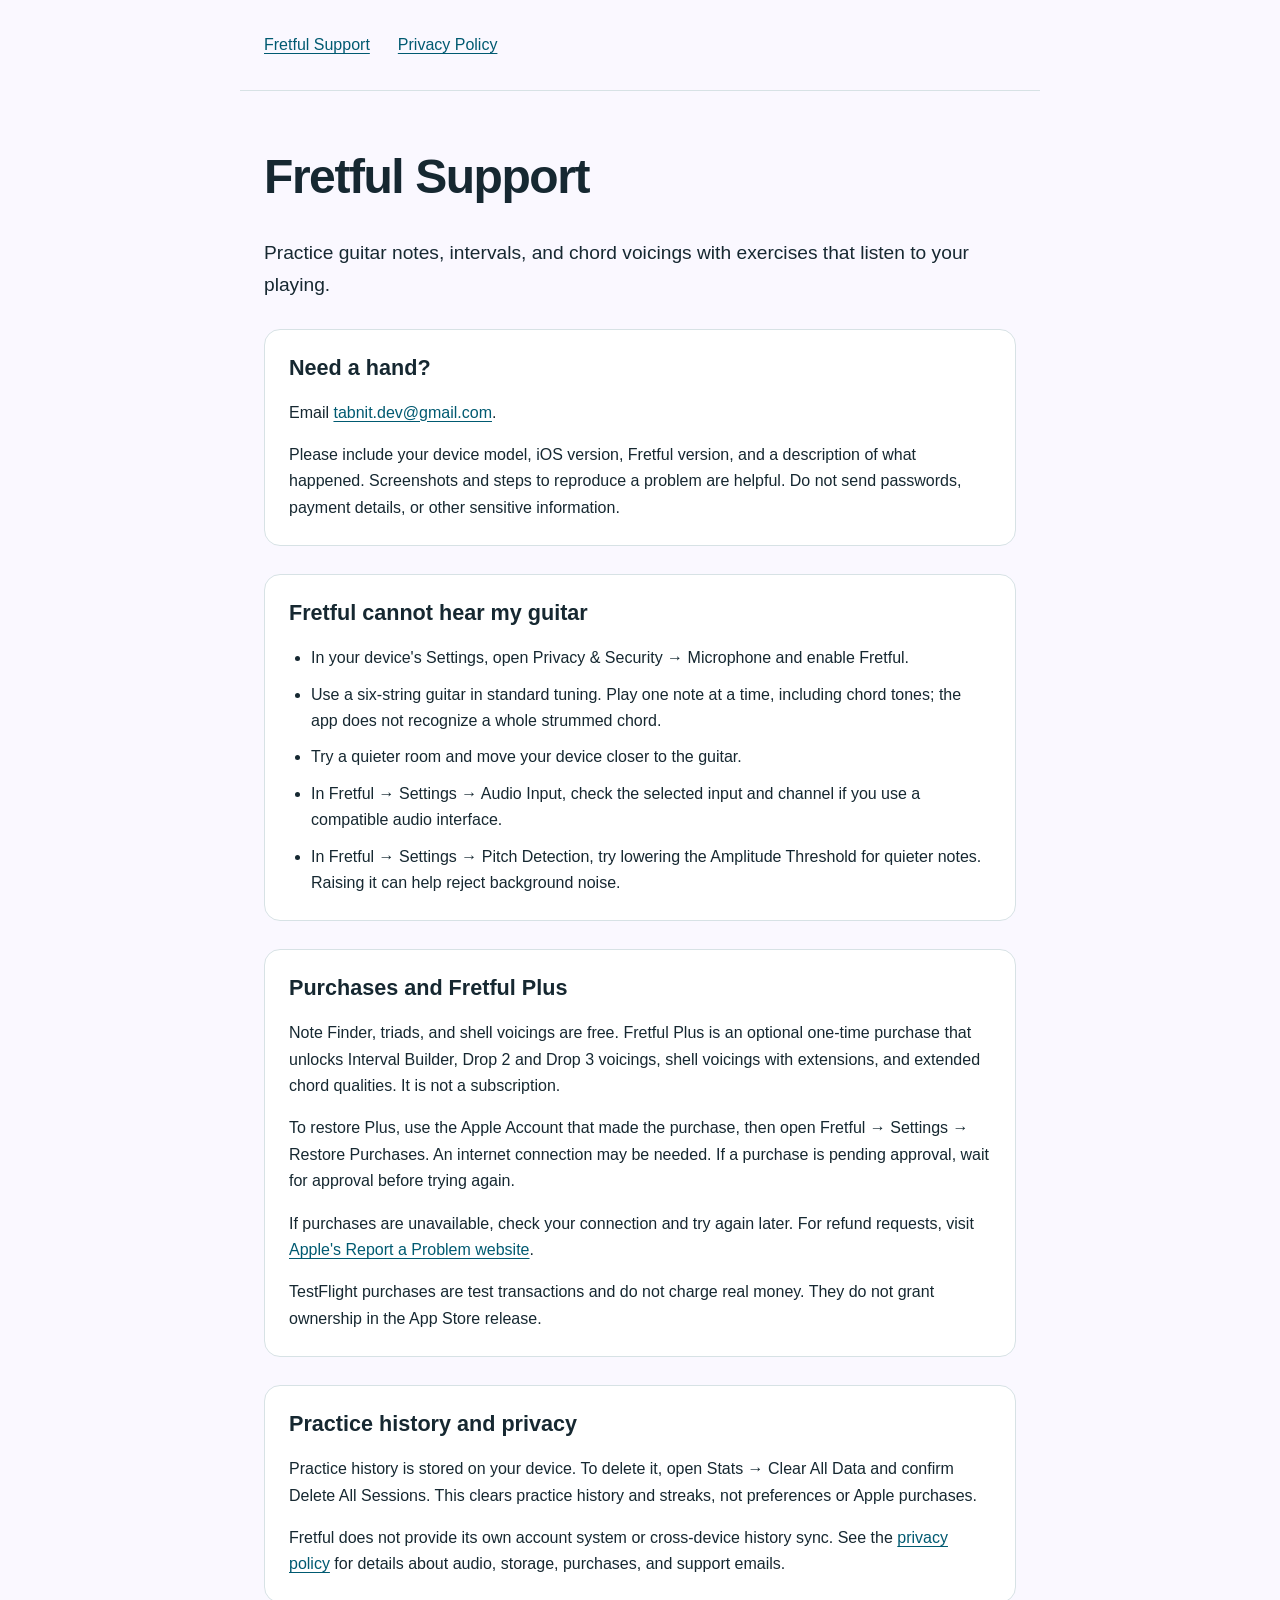
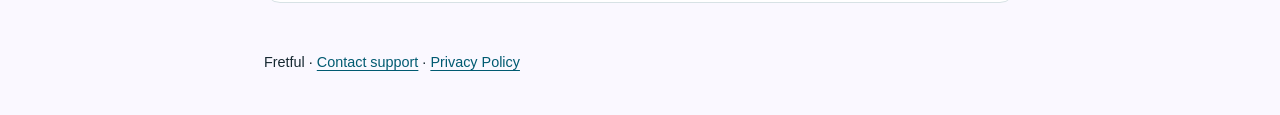
==== fretful/index.html @ b4720f69 "Publish Fretful support and privacy pages" ====
<!doctype html>
<html lang="en">
<head>
  <meta charset="utf-8">
  <meta name="viewport" content="width=device-width, initial-scale=1">
  <meta name="description" content="Get help with Fretful guitar practice, microphone access, and Fretful Plus purchases.">
  <title>Fretful Support</title>
  <link rel="stylesheet" href="styles.css">
</head>
<body>
  <header><nav aria-label="Main"><a href="index.html" aria-current="page">Fretful Support</a><a href="privacy.html">Privacy Policy</a></nav></header>
  <main>
    <h1>Fretful Support</h1>
    <p class="intro">Practice guitar notes, intervals, and chord voicings with exercises that listen to your playing.</p>
    <section aria-labelledby="contact">
      <h2 id="contact">Need a hand?</h2>
      <p>Email <a href="mailto:tabnit.dev@gmail.com">tabnit.dev@gmail.com</a>.</p>
      <p>Please include your device model, iOS version, Fretful version, and a description of what happened. Screenshots and steps to reproduce a problem are helpful. Do not send passwords, payment details, or other sensitive information.</p>
    </section>
    <section aria-labelledby="microphone">
      <h2 id="microphone">Fretful cannot hear my guitar</h2>
      <ul>
        <li>In your device's Settings, open Privacy &amp; Security → Microphone and enable Fretful.</li>
        <li>Use a six-string guitar in standard tuning. Play one note at a time, including chord tones; the app does not recognize a whole strummed chord.</li>
        <li>Try a quieter room and move your device closer to the guitar.</li>
        <li>In Fretful → Settings → Audio Input, check the selected input and channel if you use a compatible audio interface.</li>
        <li>In Fretful → Settings → Pitch Detection, try lowering the Amplitude Threshold for quieter notes. Raising it can help reject background noise.</li>
      </ul>
    </section>
    <section aria-labelledby="plus">
      <h2 id="plus">Purchases and Fretful Plus</h2>
      <p>Note Finder, triads, and shell voicings are free. Fretful Plus is an optional one-time purchase that unlocks Interval Builder, Drop 2 and Drop 3 voicings, shell voicings with extensions, and extended chord qualities. It is not a subscription.</p>
      <p>To restore Plus, use the Apple Account that made the purchase, then open Fretful → Settings → Restore Purchases. An internet connection may be needed. If a purchase is pending approval, wait for approval before trying again.</p>
      <p>If purchases are unavailable, check your connection and try again later. For refund requests, visit <a href="https://reportaproblem.apple.com/">Apple's Report a Problem website</a>.</p>
      <p>TestFlight purchases are test transactions and do not charge real money. They do not grant ownership in the App Store release.</p>
    </section>
    <section aria-labelledby="history">
      <h2 id="history">Practice history and privacy</h2>
      <p>Practice history is stored on your device. To delete it, open Stats → Clear All Data and confirm Delete All Sessions. This clears practice history and streaks, not preferences or Apple purchases.</p>
      <p>Fretful does not provide its own account system or cross-device history sync. See the <a href="privacy.html">privacy policy</a> for details about audio, storage, purchases, and support emails.</p>
    </section>
  </main>
  <footer>Fretful · <a href="mailto:tabnit.dev@gmail.com">Contact support</a> · <a href="privacy.html">Privacy Policy</a></footer>
</body>
</html>
---- fretful/styles.css ----
:root {
  color-scheme: light;
  font-family: -apple-system, BlinkMacSystemFont, "Segoe UI", sans-serif;
  color: #162831;
  background: #faf8ff;
  line-height: 1.65;
}
* { box-sizing: border-box; }
body { margin: 0; }
header, main, footer { max-width: 800px; margin: auto; padding: 24px; }
header { border-bottom: 1px solid #d7e2e5; }
nav { display: flex; flex-wrap: wrap; gap: 12px 28px; }
nav a { padding: 8px 0; }
a { color: #005a71; text-underline-offset: 3px; overflow-wrap: anywhere; }
a:hover { text-decoration-thickness: 2px; }
a:focus-visible { outline: 3px solid #005a71; outline-offset: 4px; border-radius: 2px; }
h1 { font-size: clamp(2rem, 6vw, 3rem); line-height: 1.2; letter-spacing: -0.03em; }
h2 { font-size: 1.35rem; line-height: 1.3; margin-top: 0; }
.intro { font-size: 1.2rem; }
section { margin-top: 28px; padding: 24px; background: white; border: 1px solid #d7e2e5; border-radius: 16px; }
section p:last-child, section ul:last-child { margin-bottom: 0; }
ul { padding-left: 22px; }
li + li { margin-top: 10px; }
footer { font-size: 0.9rem; padding-bottom: 40px; }
@media (max-width: 480px) {
  header, main, footer { padding: 20px; }
  section { padding: 20px; }
}
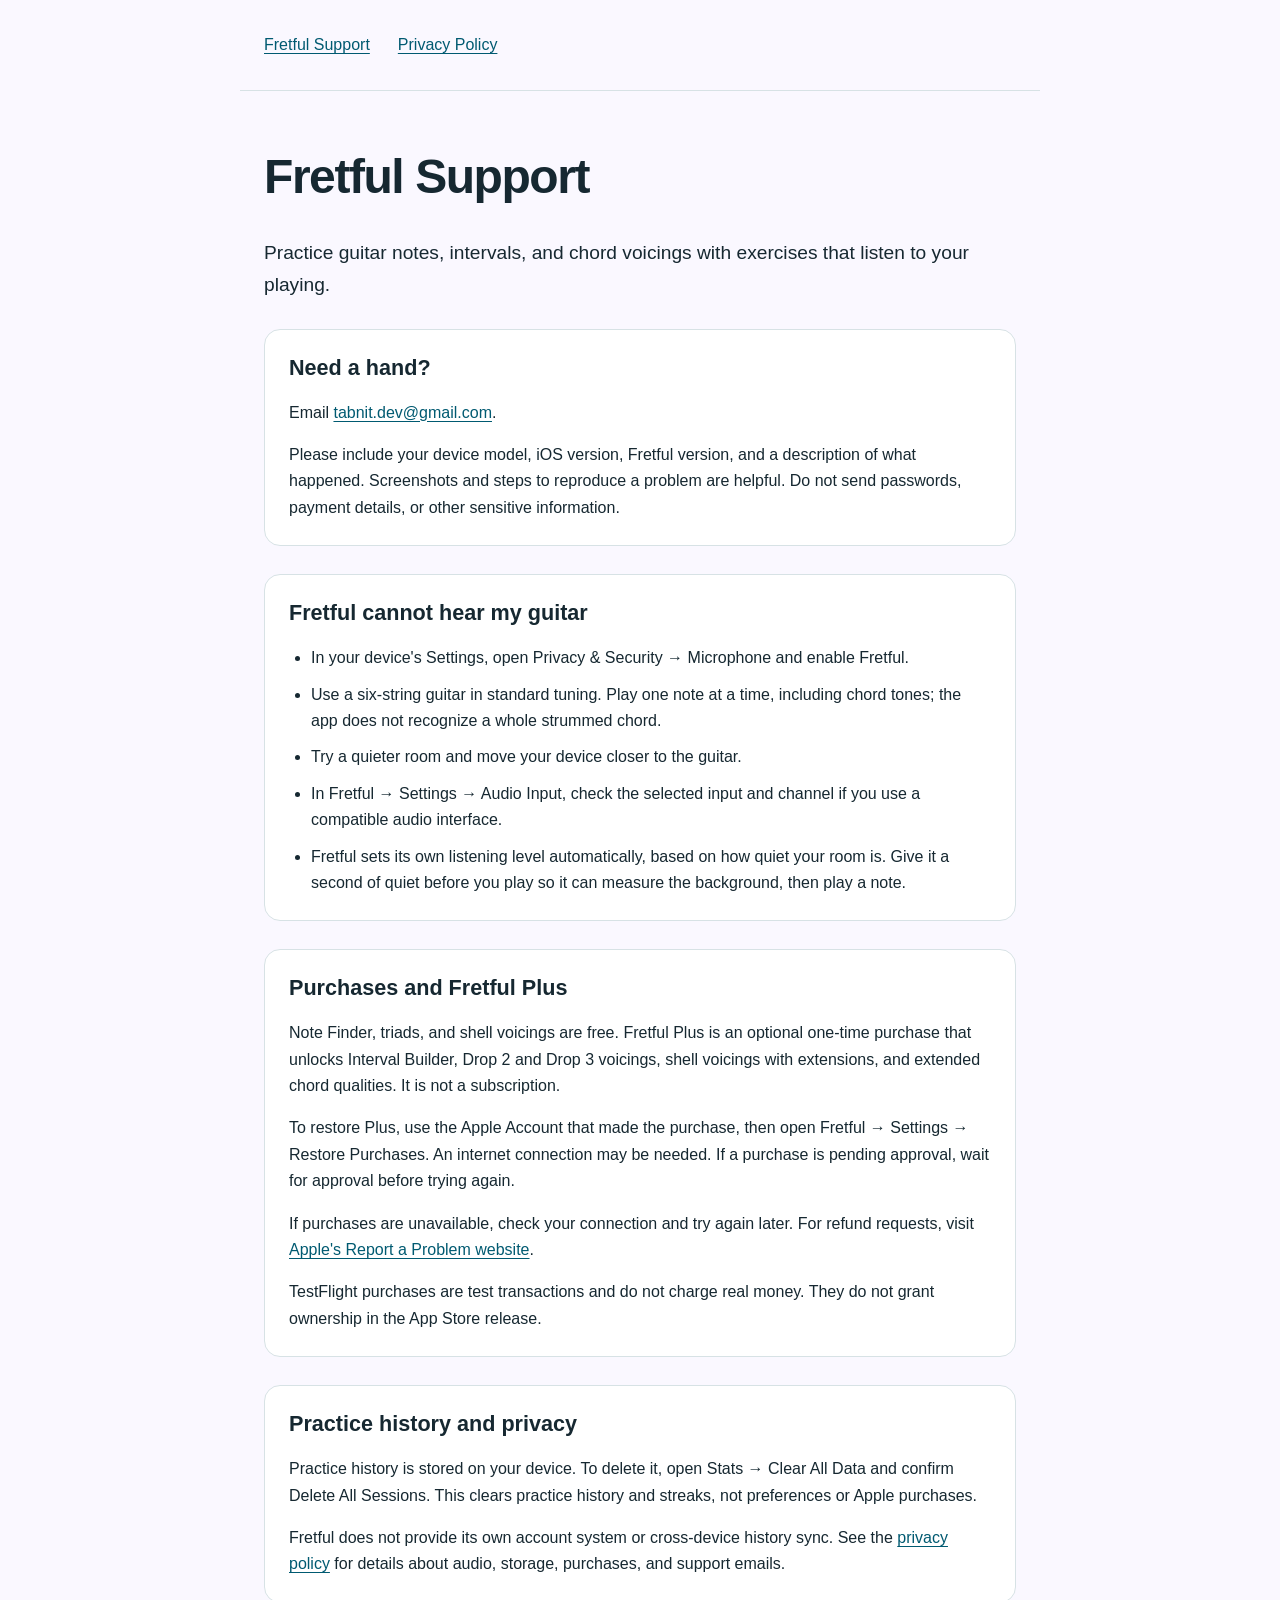
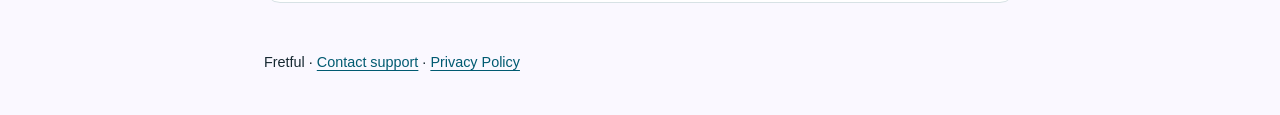
==== commit 63e8fae8: "Fretful support: describe automatic listening level instead of the removed threshold slider" ====
--- a/fretful/index.html
+++ b/fretful/index.html
@@ -24,7 +24,7 @@
         <li>Use a six-string guitar in standard tuning. Play one note at a time, including chord tones; the app does not recognize a whole strummed chord.</li>
         <li>Try a quieter room and move your device closer to the guitar.</li>
         <li>In Fretful → Settings → Audio Input, check the selected input and channel if you use a compatible audio interface.</li>
-        <li>In Fretful → Settings → Pitch Detection, try lowering the Amplitude Threshold for quieter notes. Raising it can help reject background noise.</li>
+        <li>Fretful sets its own listening level automatically, based on how quiet your room is. Give it a second of quiet before you play so it can measure the background, then play a note.</li>
       </ul>
     </section>
     <section aria-labelledby="plus">
